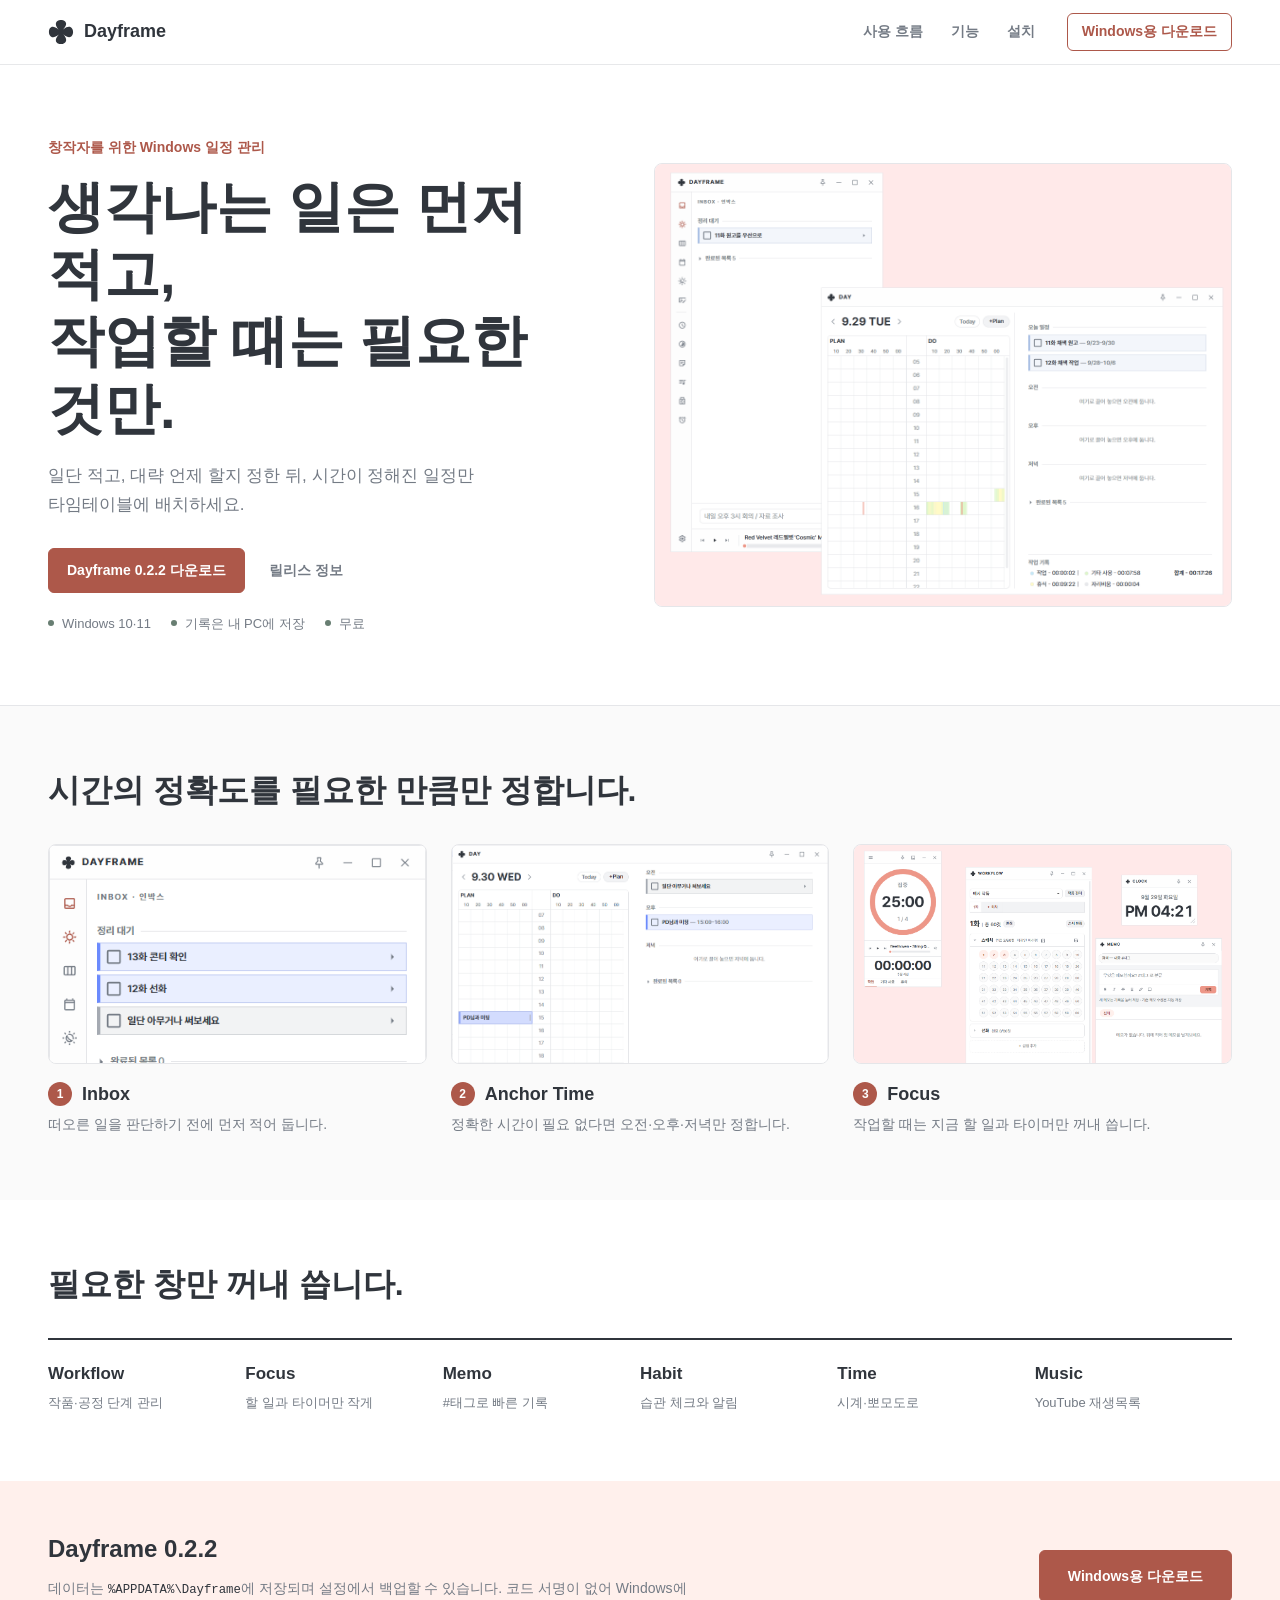
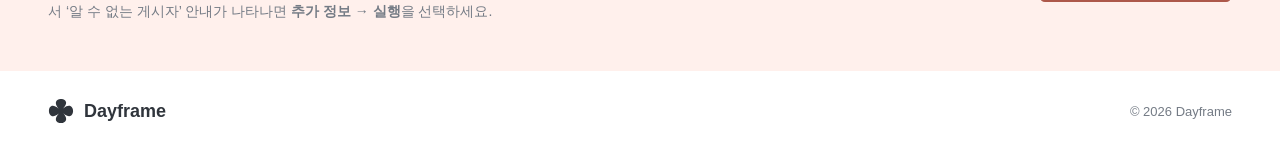
==== dayframe/index.html @ 9417968e "Replace site with Dayframe landing page at /dayframe" ====
<!doctype html>
<html lang="ko">
<head>
  <meta charset="utf-8">
  <meta name="viewport" content="width=device-width, initial-scale=1">
  <meta name="description" content="생각나는 일은 먼저 적고, 작업할 때는 필요한 것만. 창작자를 위한 Windows 일정 관리 앱 Dayframe.">
  <meta name="theme-color" content="#ffffff">
  <title>Dayframe - 창작자를 위한 일정 관리</title>
  <link rel="icon" href="assets/dayframe-icon.svg" type="image/svg+xml">
  <link rel="icon" href="assets/favicon.ico" sizes="any">
  <link rel="stylesheet" href="css/site.css">
</head>
<body>
  <a class="skip-link" href="#main">본문으로 건너뛰기</a>

  <header class="site-header">
    <div class="header-inner">
      <a class="brand" href="#top" aria-label="Dayframe 첫 화면으로 이동">
        <img class="brand-mark" src="assets/dayframe-icon.svg" alt="" width="24" height="24">
        <span>Dayframe</span>
      </a>

      <nav class="site-nav" aria-label="주요 메뉴">
        <a href="#flow">사용 흐름</a>
        <a href="#features">기능</a>
        <a href="#install">설치</a>
      </nav>

      <a class="button button-small" href="https://github.com/9ae9oo/Dayframe-Releases/releases/download/v0.2.2/Dayframe-Setup-0.2.2.exe">
        Windows용 다운로드
      </a>
    </div>
  </header>

  <main id="main">
    <section class="hero" id="top" aria-labelledby="hero-title">
      <div class="hero-copy">
        <p class="product-kicker">창작자를 위한 Windows 일정 관리</p>
        <h1 id="hero-title">생각나는 일은 먼저 적고,<br>작업할 때는 필요한 것만.</h1>
        <p class="hero-description">
          일단 적고, 대략 언제 할지 정한 뒤, 시간이 정해진 일정만 타임테이블에 배치하세요.
        </p>
        <div class="hero-actions">
          <a class="button button-primary" href="https://github.com/9ae9oo/Dayframe-Releases/releases/download/v0.2.2/Dayframe-Setup-0.2.2.exe">
            Dayframe 0.2.2 다운로드
          </a>
          <a class="text-link" href="https://github.com/9ae9oo/Dayframe-Releases/releases/tag/v0.2.2">릴리스 정보</a>
        </div>
        <ul class="hero-facts" aria-label="지원 환경과 데이터 저장 방식">
          <li>Windows 10·11</li>
          <li>기록은 내 PC에 저장</li>
          <li>무료</li>
        </ul>
      </div>

      <figure class="hero-visual">
        <img src="assets/images/hero-main.png" alt="Dayframe의 인박스 창과 일간 타임테이블 창" width="1216" height="934">
      </figure>
    </section>

    <section class="flow section" id="flow" aria-labelledby="flow-title">
      <h2 id="flow-title" class="section-title">시간의 정확도를 필요한 만큼만 정합니다.</h2>
      <ol class="flow-list">
        <li>
          <img src="assets/images/inbox-brain-dump.png" alt="시간이 정해지지 않은 할 일이 담긴 인박스" loading="lazy">
          <h3><span>1</span> Inbox</h3>
          <p>떠오른 일을 판단하기 전에 먼저 적어 둡니다.</p>
        </li>
        <li>
          <img src="assets/images/anchor-time.png" alt="오전·오후·저녁으로 할 일을 나눈 일간 화면" loading="lazy">
          <h3><span>2</span> Anchor Time</h3>
          <p>정확한 시간이 필요 없다면 오전·오후·저녁만 정합니다.</p>
        </li>
        <li>
          <img src="assets/images/focus-mode.png" alt="타이머, 작업, 시계, 메모 창" loading="lazy">
          <h3><span>3</span> Focus</h3>
          <p>작업할 때는 지금 할 일과 타이머만 꺼내 씁니다.</p>
        </li>
      </ol>
    </section>

    <section class="features section" id="features" aria-labelledby="features-title">
      <h2 id="features-title" class="section-title">필요한 창만 꺼내 씁니다.</h2>
      <ul class="feature-grid">
        <li><h3>Workflow</h3><p>작품·공정 단계 관리</p></li>
        <li><h3>Focus</h3><p>할 일과 타이머만 작게</p></li>
        <li><h3>Memo</h3><p>#태그로 빠른 기록</p></li>
        <li><h3>Habit</h3><p>습관 체크와 알림</p></li>
        <li><h3>Time</h3><p>시계·뽀모도로</p></li>
        <li><h3>Music</h3><p>YouTube 재생목록</p></li>
      </ul>
    </section>

    <section class="install section" id="install" aria-labelledby="install-title">
      <div class="install-copy">
        <h2 id="install-title">Dayframe 0.2.2</h2>
        <p>데이터는 <code>%APPDATA%\Dayframe</code>에 저장되며 설정에서 백업할 수 있습니다.
          코드 서명이 없어 Windows에서 ‘알 수 없는 게시자’ 안내가 나타나면 <b>추가 정보 → 실행</b>을 선택하세요.</p>
      </div>
      <a class="button button-primary button-download" href="https://github.com/9ae9oo/Dayframe-Releases/releases/download/v0.2.2/Dayframe-Setup-0.2.2.exe">
        Windows용 다운로드
      </a>
    </section>
  </main>

  <footer class="site-footer">
    <a class="brand" href="#top"><img class="brand-mark" src="assets/dayframe-icon.svg" alt="" width="24" height="24"><span>Dayframe</span></a>
    <p>© <span id="current-year">2026</span> Dayframe</p>
  </footer>

  <script src="js/site.js"></script>
</body>
</html>
---- dayframe/css/site.css ----
:root {
  --canvas: #ffffff;
  --surface: #fafafa;
  --surface-strong: #f2f3f5;
  --line: #e5e6e9;
  --ink: #30353c;
  --muted: #747b85;
  --dim: #9198a1;
  --accent: #ad584a;
  --accent-soft: #fff0ec;
  --accent-light: #ed9788;
  --success: #687e72;
  --max-width: 1184px;
  --content-width: 760px;
  --radius: 8px;
  --font: "Pretendard", "Noto Sans KR", "Malgun Gothic", -apple-system, BlinkMacSystemFont, sans-serif;
}

* { box-sizing: border-box; }
html { scroll-behavior: smooth; }
body {
  margin: 0;
  color: var(--ink);
  background: var(--canvas);
  font-family: var(--font);
  font-size: 16px;
  line-height: 1.65;
  letter-spacing: 0;
}
a { color: inherit; }
button, a { -webkit-tap-highlight-color: transparent; }
code { font-family: Consolas, "Courier New", monospace; font-size: .88em; }

.skip-link {
  position: fixed;
  z-index: 100;
  top: 8px;
  left: 8px;
  padding: 8px 12px;
  color: #fff;
  background: var(--accent);
  transform: translateY(-160%);
}
.skip-link:focus { transform: translateY(0); }

.site-header {
  position: sticky;
  z-index: 20;
  top: 0;
  border-bottom: 1px solid rgba(229, 230, 233, .92);
  background: rgba(255, 255, 255, .94);
  backdrop-filter: blur(12px);
}
.header-inner {
  width: min(calc(100% - 48px), var(--max-width));
  min-height: 64px;
  margin: 0 auto;
  display: flex;
  align-items: center;
  gap: 32px;
}
.brand {
  display: inline-flex;
  align-items: center;
  gap: 10px;
  color: var(--ink);
  font-size: 18px;
  font-weight: 700;
  text-decoration: none;
}
.brand-mark { width: 26px; height: 26px; display: block; }
.site-nav { margin-left: auto; display: flex; gap: 28px; }
.site-nav a, .text-link {
  color: var(--muted);
  font-size: 14px;
  font-weight: 600;
  text-decoration-color: transparent;
  text-underline-offset: 4px;
}
.site-nav a:hover, .text-link:hover { color: var(--ink); text-decoration-color: currentColor; }

.button {
  min-height: 44px;
  padding: 10px 18px;
  display: inline-flex;
  align-items: center;
  justify-content: center;
  border: 1px solid var(--accent);
  border-radius: 6px;
  color: var(--accent);
  background: #fff;
  font-size: 14px;
  font-weight: 700;
  text-decoration: none;
  transition: background-color 140ms ease, color 140ms ease, border-color 140ms ease;
}
.button:hover { background: var(--accent-soft); }
.button-primary { color: #fff; background: var(--accent); }
.button-primary:hover { border-color: #954438; background: #954438; }
.button-small { min-height: 36px; padding: 6px 14px; }
.button:focus-visible, .site-nav a:focus-visible, .text-link:focus-visible, .brand:focus-visible {
  outline: 3px solid rgba(173, 88, 74, .28);
  outline-offset: 3px;
}

.hero {
  width: min(calc(100% - 48px), var(--max-width));
  min-height: min(640px, calc(100vh - 64px));
  margin: 0 auto;
  padding: 48px 0;
  display: grid;
  grid-template-columns: minmax(0, 1fr) minmax(0, 1.05fr);
  align-items: center;
  gap: 56px;
}
.product-kicker { margin: 0 0 14px; color: var(--accent); font-size: 14px; font-weight: 700; }
.hero h1 { margin: 0; font-size: clamp(34px, 4.4vw, 56px); line-height: 1.2; font-weight: 700; word-break: keep-all; }
.hero-description { max-width: 460px; margin: 20px 0 0; color: var(--muted); font-size: 17px; line-height: 1.7; word-break: keep-all; }
.hero-actions { margin-top: 28px; display: flex; align-items: center; gap: 24px; }
.hero-facts { margin: 20px 0 0; padding: 0; display: flex; flex-wrap: wrap; gap: 6px 20px; color: var(--muted); font-size: 13px; list-style: none; }
.hero-facts li { display: inline-flex; align-items: center; gap: 8px; }
.hero-facts li::before { width: 6px; height: 6px; border-radius: 50%; background: var(--success); content: ""; }
.hero-visual { margin: 0; overflow: hidden; border: 1px solid var(--line); border-radius: var(--radius); }
.hero-visual img { display: block; width: 100%; height: auto; max-height: calc(100vh - 160px); object-fit: cover; object-position: top left; }

.section { padding: 64px max(24px, calc((100% - var(--max-width)) / 2)); }
.section-title { margin: 0 0 32px; font-size: clamp(24px, 2.8vw, 32px); line-height: 1.3; word-break: keep-all; }

.flow { border-top: 1px solid var(--line); background: var(--surface); }
.flow-list { margin: 0; padding: 0; display: grid; grid-template-columns: repeat(3, 1fr); gap: 24px; list-style: none; }
.flow-list img { display: block; width: 100%; height: 220px; margin-bottom: 16px; object-fit: cover; object-position: top left; border: 1px solid var(--line); border-radius: var(--radius); background: #fff; }
.flow-list h3 { margin: 0 0 4px; display: flex; align-items: center; gap: 10px; font-size: 18px; }
.flow-list h3 span { width: 24px; height: 24px; display: inline-grid; place-items: center; border-radius: 50%; color: #fff; background: var(--accent); font-size: 12px; }
.flow-list p { margin: 0; color: var(--muted); font-size: 14px; word-break: keep-all; }

.feature-grid { margin: 0; padding: 0; display: grid; grid-template-columns: repeat(6, 1fr); border-top: 2px solid var(--ink); list-style: none; }
.feature-grid li { padding: 20px 16px 4px 0; }
.feature-grid h3 { margin: 0 0 4px; font-size: 17px; }
.feature-grid p { margin: 0; color: var(--muted); font-size: 13px; }

.install { padding-top: 48px; padding-bottom: 48px; display: flex; align-items: center; justify-content: space-between; gap: 48px; background: var(--accent-soft); }
.install h2 { margin: 0 0 8px; font-size: 24px; }
.install-copy p { max-width: 640px; margin: 0; color: var(--muted); font-size: 14px; }
.install-copy code { color: var(--ink); }
.button-download { min-height: 52px; padding: 10px 28px; flex: none; }

.site-footer { width: min(calc(100% - 48px), var(--max-width)); min-height: 80px; margin: 0 auto; display: flex; align-items: center; justify-content: space-between; color: var(--muted); font-size: 13px; }
.site-footer p { margin: 0; }

@media (max-width: 900px) {
  .site-nav { display: none; }
  .header-inner { gap: 16px; }
  .header-inner .button { margin-left: auto; }
  .hero { min-height: 0; grid-template-columns: 1fr; gap: 32px; }
  .hero-visual img { max-height: 420px; }
  .flow-list { grid-template-columns: 1fr; }
  .flow-list li { display: grid; grid-template-columns: 200px 1fr; column-gap: 20px; align-items: center; }
  .flow-list img { grid-row: 1 / 3; height: 130px; margin: 0; }
  .feature-grid { grid-template-columns: repeat(3, 1fr); }
  .install { flex-direction: column; align-items: flex-start; gap: 24px; }
}

@media (max-width: 560px) {
  .header-inner, .hero, .site-footer { width: min(calc(100% - 32px), var(--max-width)); }
  .header-inner { min-height: 56px; }
  .brand { font-size: 16px; }
  .header-inner .button { min-height: 34px; padding: 5px 10px; font-size: 12px; }
  .hero { padding: 32px 0; }
  .hero-actions { align-items: stretch; flex-direction: column; gap: 14px; }
  .hero-actions .text-link { text-align: center; }
  .section { padding: 48px 20px; }
  .flow-list li { grid-template-columns: 1fr; }
  .flow-list img { grid-row: auto; height: 180px; margin-bottom: 14px; }
  .feature-grid { grid-template-columns: repeat(2, 1fr); }
  .button-download { width: 100%; }
}

@media (prefers-reduced-motion: reduce) {
  html { scroll-behavior: auto; }
  *, *::before, *::after { transition-duration: .01ms !important; }
}
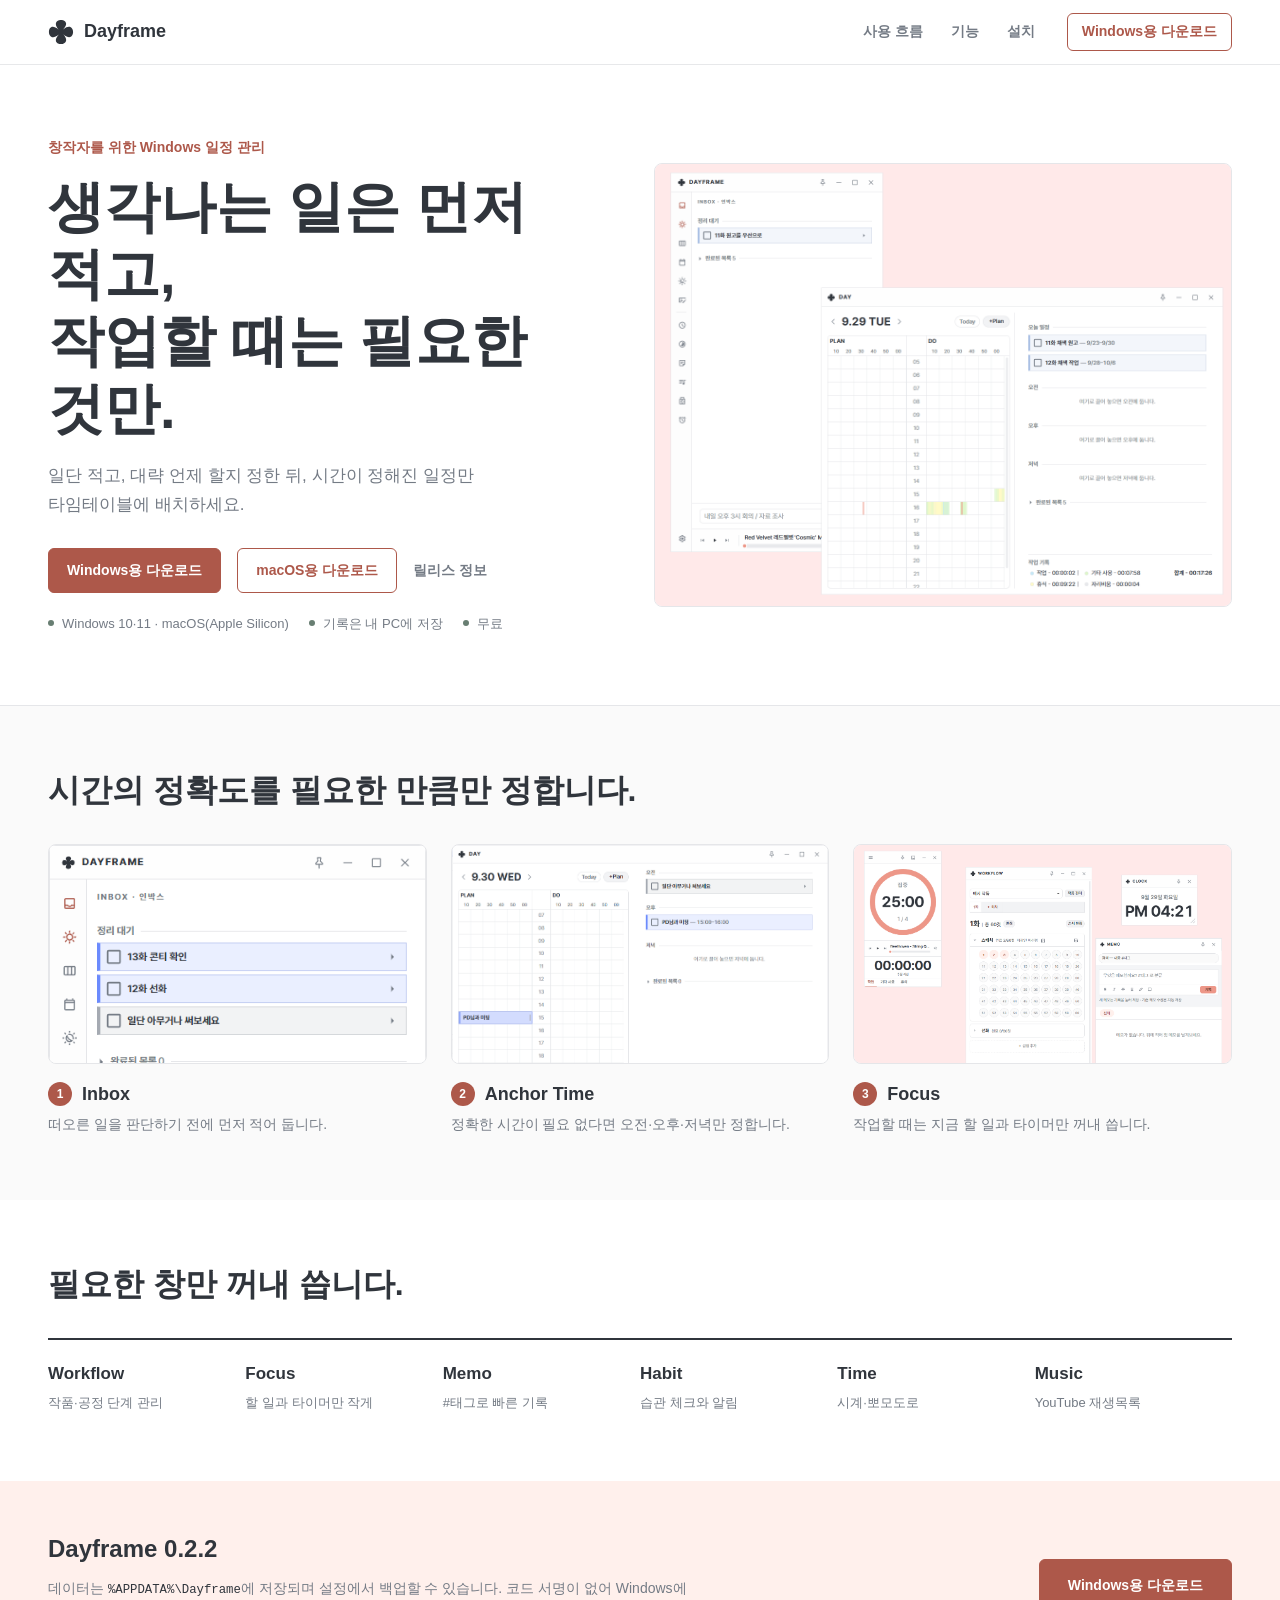
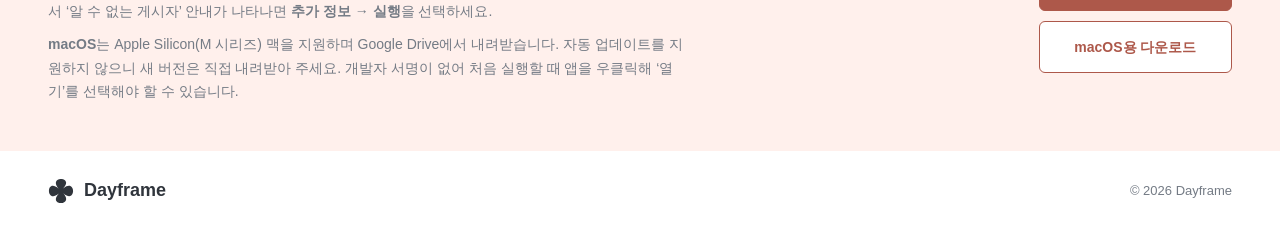
==== commit f988e68b: "Add macOS download link" ====
--- a/dayframe/index.html
+++ b/dayframe/index.html
@@ -42,12 +42,15 @@
         </p>
         <div class="hero-actions">
           <a class="button button-primary" href="https://github.com/9ae9oo/Dayframe-Releases/releases/download/v0.2.2/Dayframe-Setup-0.2.2.exe">
-            Dayframe 0.2.2 다운로드
+            Windows용 다운로드
+          </a>
+          <a class="button" href="https://drive.google.com/file/d/1zVLtYfIKjdZEuVPx9_4q-Y_HPyK6Itxe/view?usp=drive_link" target="_blank" rel="noopener">
+            macOS용 다운로드
           </a>
           <a class="text-link" href="https://github.com/9ae9oo/Dayframe-Releases/releases/tag/v0.2.2">릴리스 정보</a>
         </div>
         <ul class="hero-facts" aria-label="지원 환경과 데이터 저장 방식">
-          <li>Windows 10·11</li>
+          <li>Windows 10·11 · macOS(Apple Silicon)</li>
           <li>기록은 내 PC에 저장</li>
           <li>무료</li>
         </ul>
@@ -96,10 +99,16 @@
         <h2 id="install-title">Dayframe 0.2.2</h2>
         <p>데이터는 <code>%APPDATA%\Dayframe</code>에 저장되며 설정에서 백업할 수 있습니다.
           코드 서명이 없어 Windows에서 ‘알 수 없는 게시자’ 안내가 나타나면 <b>추가 정보 → 실행</b>을 선택하세요.</p>
+        <p class="install-note"><b>macOS</b>는 Apple Silicon(M 시리즈) 맥을 지원하며 Google Drive에서 내려받습니다. 자동 업데이트를 지원하지 않으니 새 버전은 직접 내려받아 주세요. 개발자 서명이 없어 처음 실행할 때 앱을 우클릭해 ‘열기’를 선택해야 할 수 있습니다.</p>
       </div>
-      <a class="button button-primary button-download" href="https://github.com/9ae9oo/Dayframe-Releases/releases/download/v0.2.2/Dayframe-Setup-0.2.2.exe">
-        Windows용 다운로드
-      </a>
+      <div class="install-buttons">
+        <a class="button button-primary button-download" href="https://github.com/9ae9oo/Dayframe-Releases/releases/download/v0.2.2/Dayframe-Setup-0.2.2.exe">
+          Windows용 다운로드
+        </a>
+        <a class="button button-download" href="https://drive.google.com/file/d/1zVLtYfIKjdZEuVPx9_4q-Y_HPyK6Itxe/view?usp=drive_link" target="_blank" rel="noopener">
+          macOS용 다운로드
+        </a>
+      </div>
     </section>
   </main>
 
--- a/dayframe/css/site.css
+++ b/dayframe/css/site.css
@@ -116,7 +116,7 @@
 .product-kicker { margin: 0 0 14px; color: var(--accent); font-size: 14px; font-weight: 700; }
 .hero h1 { margin: 0; font-size: clamp(34px, 4.4vw, 56px); line-height: 1.2; font-weight: 700; word-break: keep-all; }
 .hero-description { max-width: 460px; margin: 20px 0 0; color: var(--muted); font-size: 17px; line-height: 1.7; word-break: keep-all; }
-.hero-actions { margin-top: 28px; display: flex; align-items: center; gap: 24px; }
+.hero-actions { margin-top: 28px; display: flex; flex-wrap: wrap; align-items: center; gap: 12px 16px; }
 .hero-facts { margin: 20px 0 0; padding: 0; display: flex; flex-wrap: wrap; gap: 6px 20px; color: var(--muted); font-size: 13px; list-style: none; }
 .hero-facts li { display: inline-flex; align-items: center; gap: 8px; }
 .hero-facts li::before { width: 6px; height: 6px; border-radius: 50%; background: var(--success); content: ""; }
@@ -142,6 +142,8 @@
 .install h2 { margin: 0 0 8px; font-size: 24px; }
 .install-copy p { max-width: 640px; margin: 0; color: var(--muted); font-size: 14px; }
 .install-copy code { color: var(--ink); }
+.install-note { margin-top: 10px !important; }
+.install-buttons { display: flex; flex-direction: column; gap: 10px; flex: none; }
 .button-download { min-height: 52px; padding: 10px 28px; flex: none; }
 
 .site-footer { width: min(calc(100% - 48px), var(--max-width)); min-height: 80px; margin: 0 auto; display: flex; align-items: center; justify-content: space-between; color: var(--muted); font-size: 13px; }
@@ -172,7 +174,7 @@
   .flow-list li { grid-template-columns: 1fr; }
   .flow-list img { grid-row: auto; height: 180px; margin-bottom: 14px; }
   .feature-grid { grid-template-columns: repeat(2, 1fr); }
-  .button-download { width: 100%; }
+  .button-download, .install-buttons { width: 100%; }
 }
 
 @media (prefers-reduced-motion: reduce) {
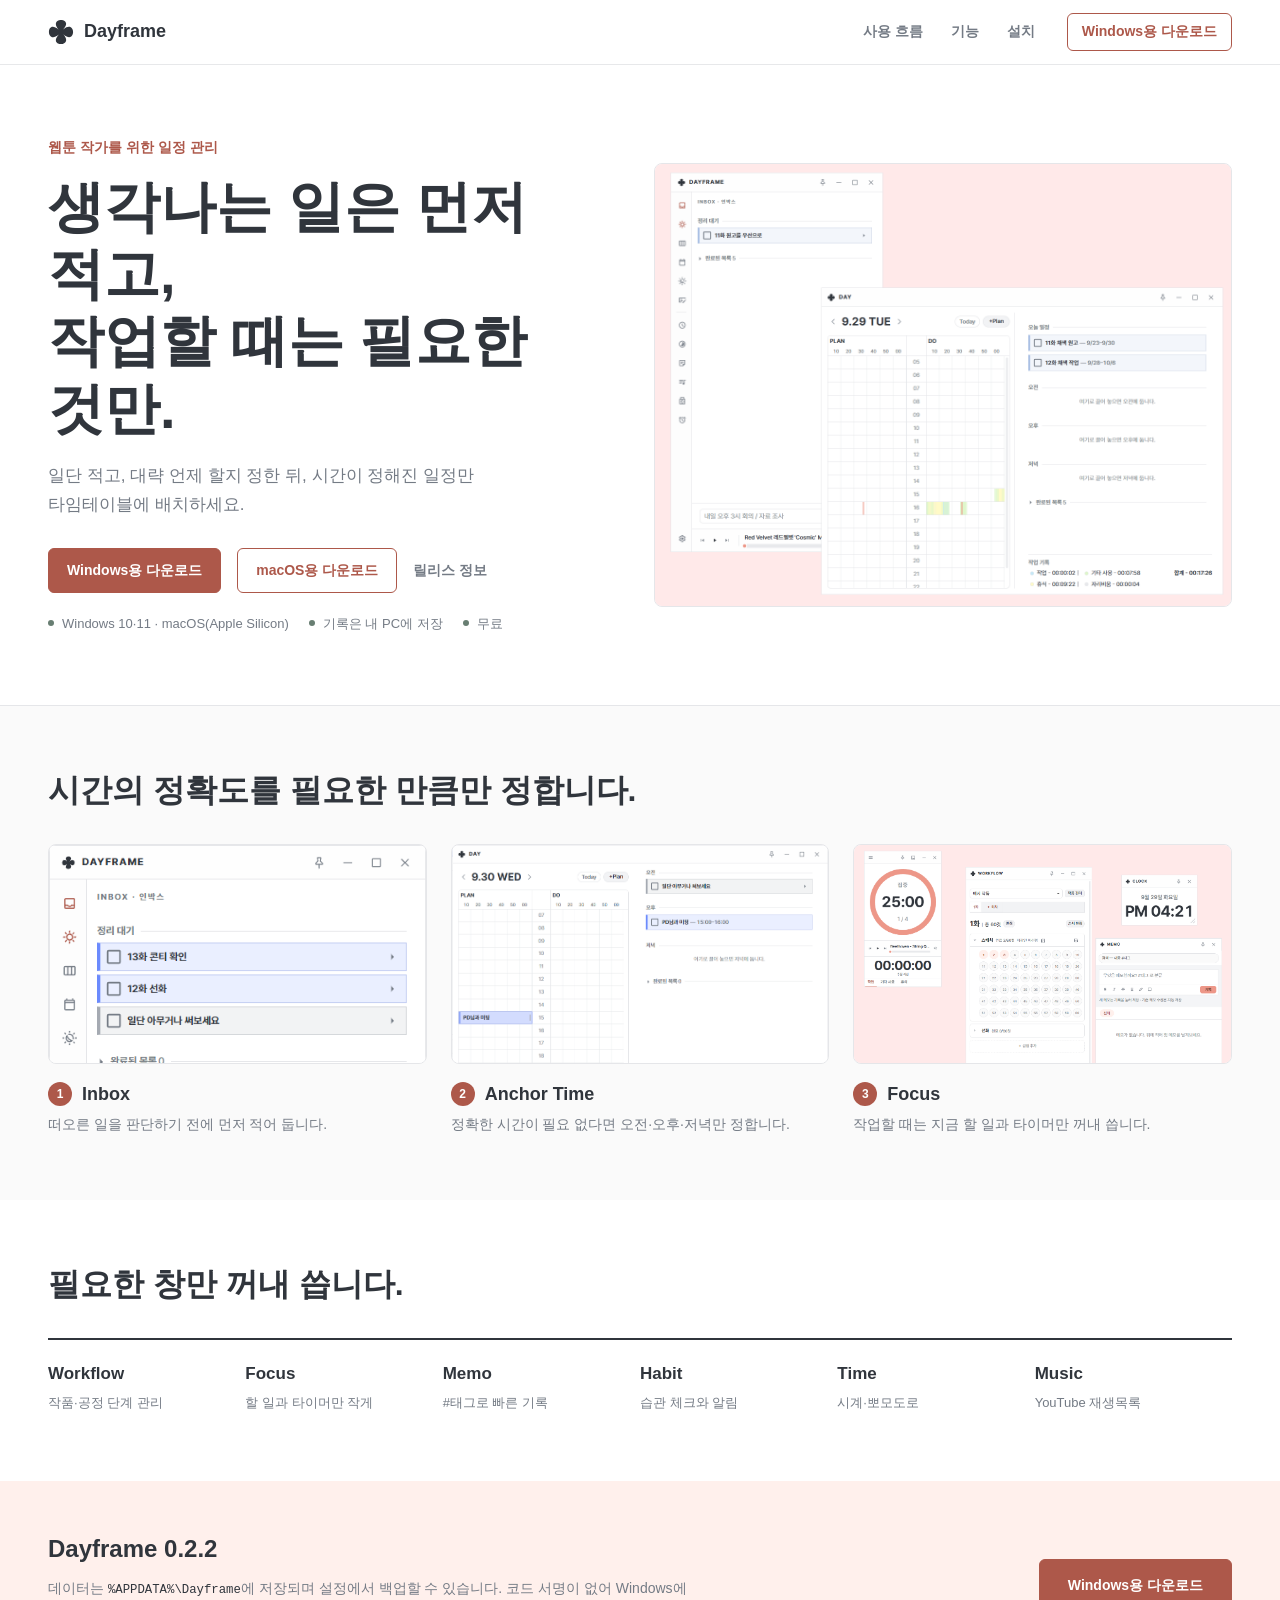
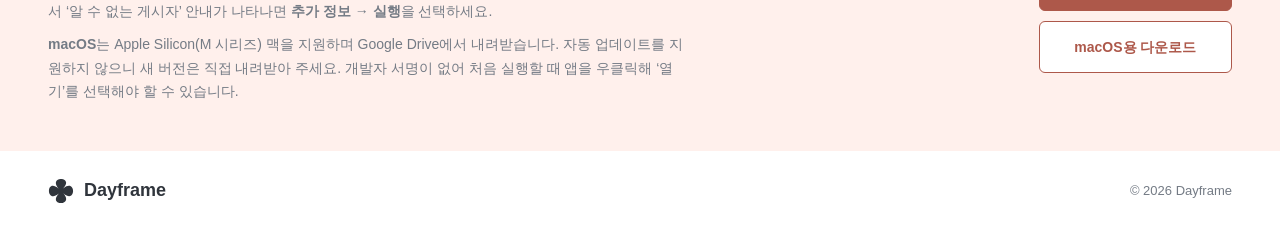
==== commit d2d6f6dd: "Change target audience to webtoon artists" ====
--- a/dayframe/index.html
+++ b/dayframe/index.html
@@ -3,9 +3,9 @@
 <head>
   <meta charset="utf-8">
   <meta name="viewport" content="width=device-width, initial-scale=1">
-  <meta name="description" content="생각나는 일은 먼저 적고, 작업할 때는 필요한 것만. 창작자를 위한 Windows 일정 관리 앱 Dayframe.">
+  <meta name="description" content="생각나는 일은 먼저 적고, 작업할 때는 필요한 것만. 웹툰 작가를 위한 일정 관리 앱 Dayframe.">
   <meta name="theme-color" content="#ffffff">
-  <title>Dayframe - 창작자를 위한 일정 관리</title>
+  <title>Dayframe - 웹툰 작가를 위한 일정 관리</title>
   <link rel="icon" href="assets/dayframe-icon.svg" type="image/svg+xml">
   <link rel="icon" href="assets/favicon.ico" sizes="any">
   <link rel="stylesheet" href="css/site.css">
@@ -35,7 +35,7 @@
   <main id="main">
     <section class="hero" id="top" aria-labelledby="hero-title">
       <div class="hero-copy">
-        <p class="product-kicker">창작자를 위한 Windows 일정 관리</p>
+        <p class="product-kicker">웹툰 작가를 위한 일정 관리</p>
         <h1 id="hero-title">생각나는 일은 먼저 적고,<br>작업할 때는 필요한 것만.</h1>
         <p class="hero-description">
           일단 적고, 대략 언제 할지 정한 뒤, 시간이 정해진 일정만 타임테이블에 배치하세요.
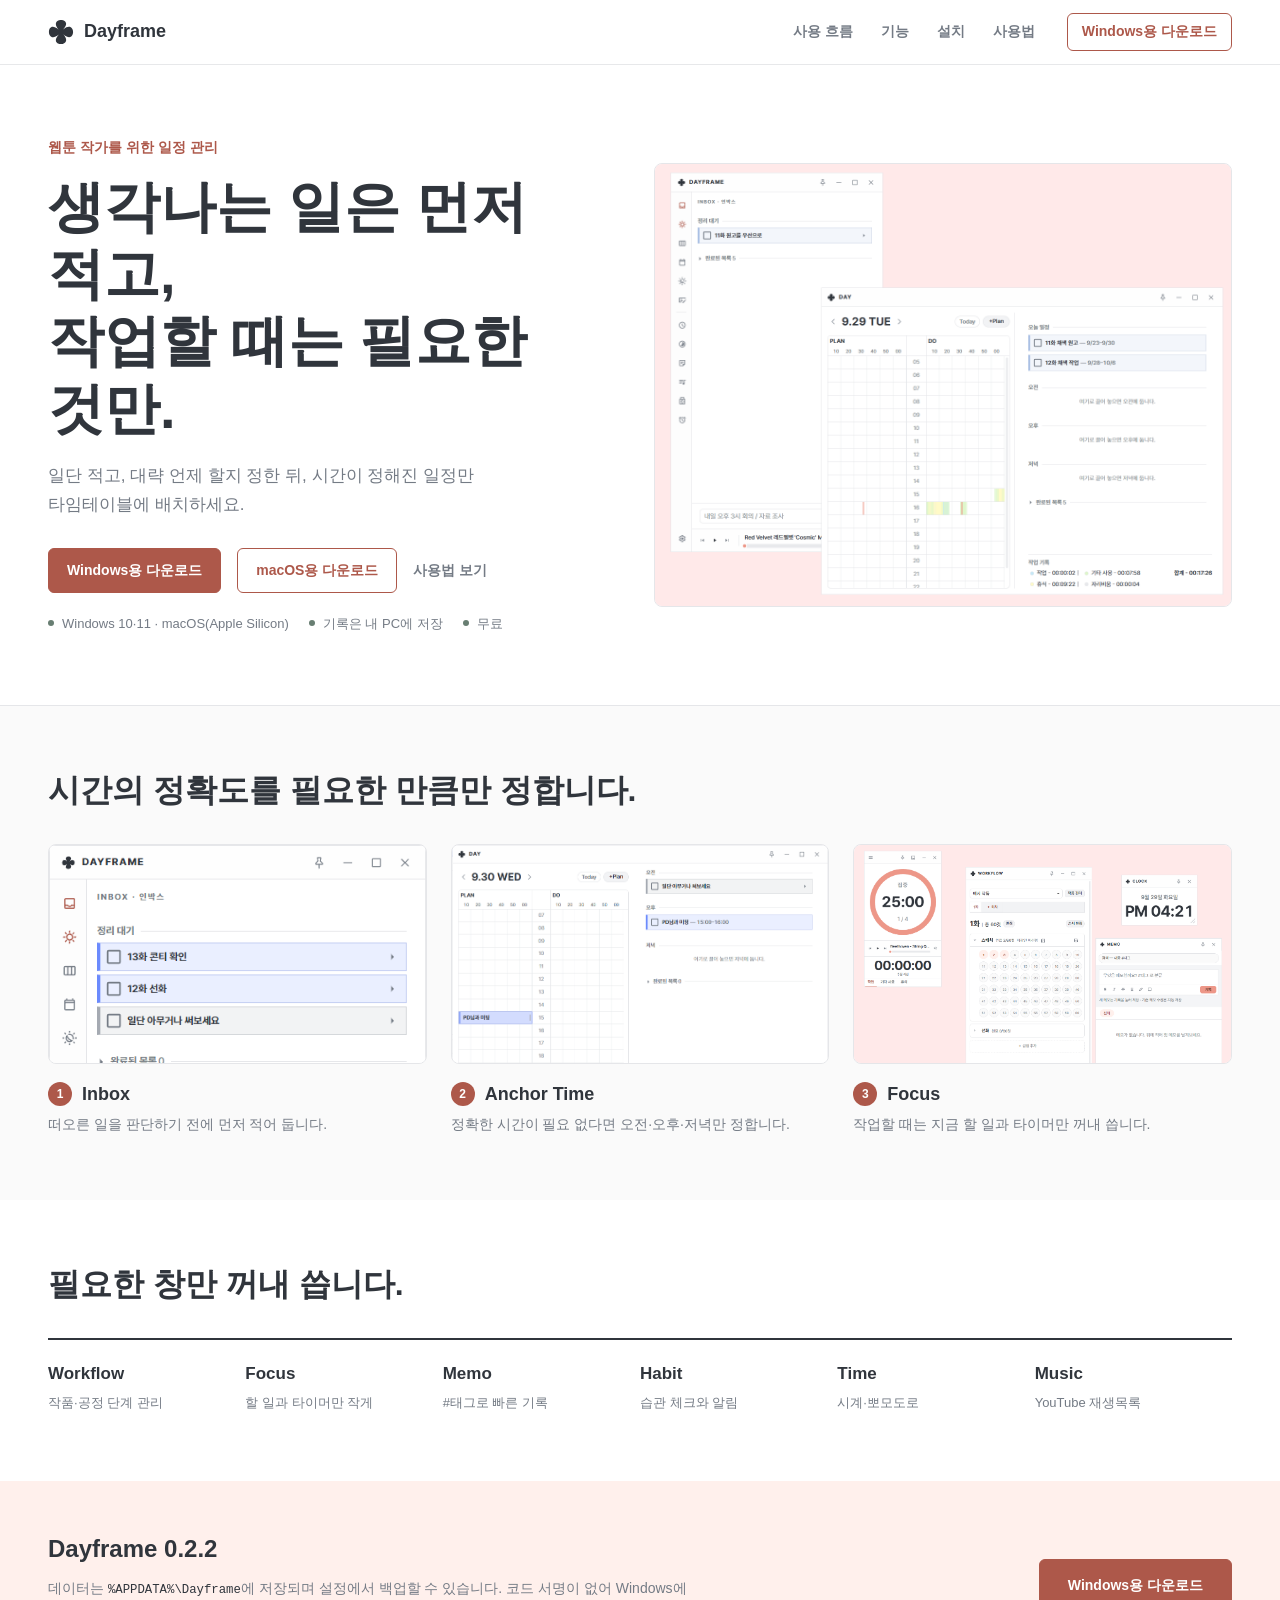
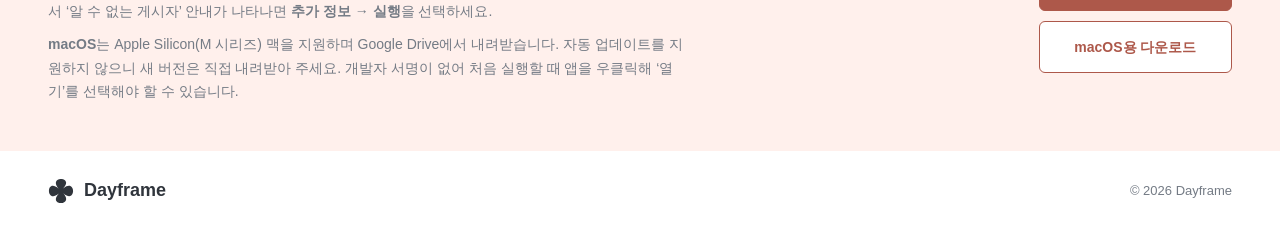
==== commit 7367b59d: "Add usage guide page with fresh app captures" ====
--- a/dayframe/index.html
+++ b/dayframe/index.html
@@ -24,6 +24,7 @@
         <a href="#flow">사용 흐름</a>
         <a href="#features">기능</a>
         <a href="#install">설치</a>
+        <a href="guide/">사용법</a>
       </nav>
 
       <a class="button button-small" href="https://github.com/9ae9oo/Dayframe-Releases/releases/download/v0.2.2/Dayframe-Setup-0.2.2.exe">
@@ -47,7 +48,7 @@
           <a class="button" href="https://drive.google.com/file/d/1zVLtYfIKjdZEuVPx9_4q-Y_HPyK6Itxe/view?usp=drive_link" target="_blank" rel="noopener">
             macOS용 다운로드
           </a>
-          <a class="text-link" href="https://github.com/9ae9oo/Dayframe-Releases/releases/tag/v0.2.2">릴리스 정보</a>
+          <a class="text-link" href="guide/">사용법 보기</a>
         </div>
         <ul class="hero-facts" aria-label="지원 환경과 데이터 저장 방식">
           <li>Windows 10·11 · macOS(Apple Silicon)</li>
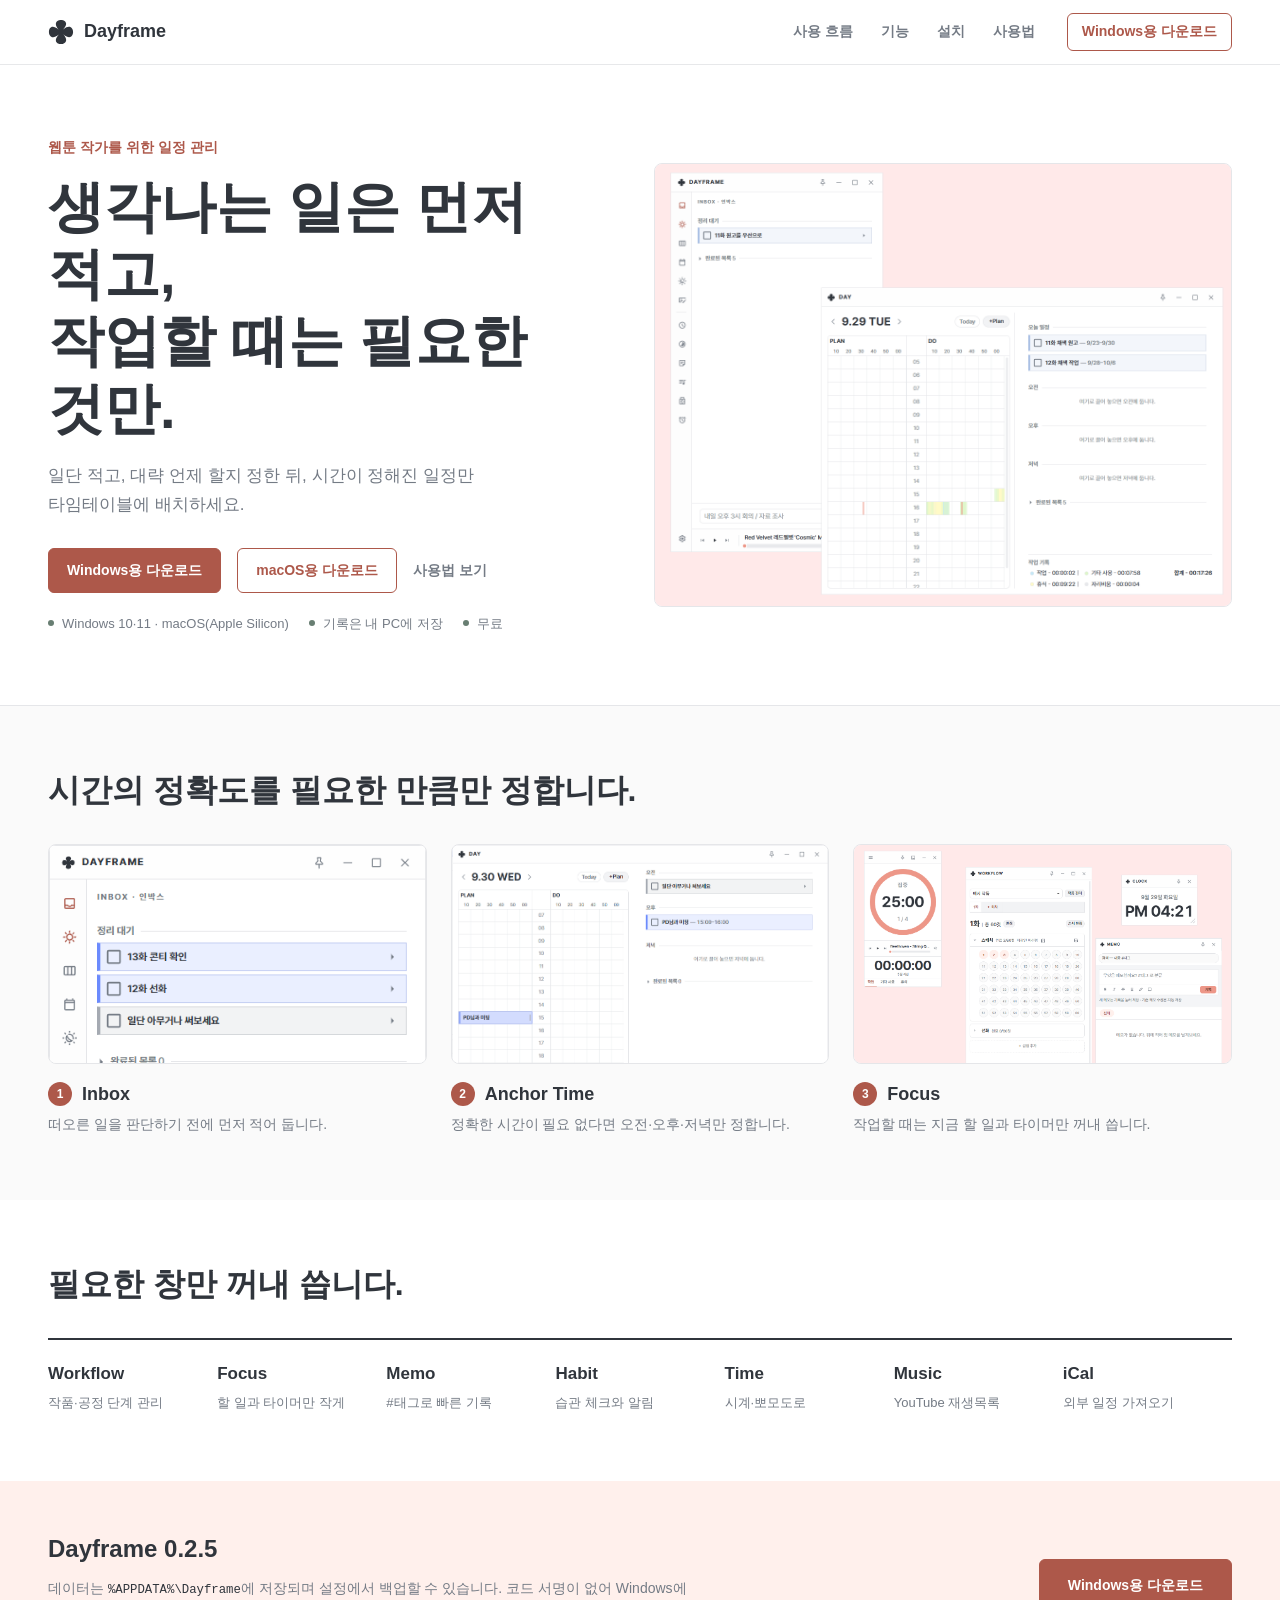
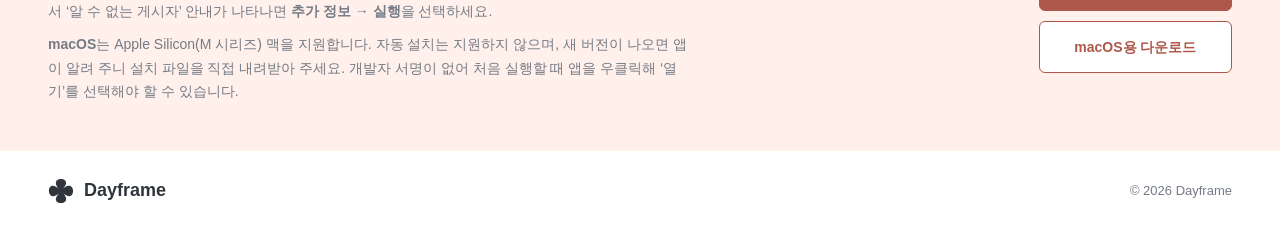
==== commit 79b30867: "Update to 0.2.5: release links, iCal import guide" ====
--- a/dayframe/index.html
+++ b/dayframe/index.html
@@ -27,7 +27,7 @@
         <a href="guide/">사용법</a>
       </nav>
 
-      <a class="button button-small" href="https://github.com/9ae9oo/Dayframe-Releases/releases/download/v0.2.2/Dayframe-Setup-0.2.2.exe">
+      <a class="button button-small" href="https://github.com/9ae9oo/Dayframe-Releases/releases/download/v0.2.5/Dayframe-Setup-0.2.5.exe">
         Windows용 다운로드
       </a>
     </div>
@@ -42,10 +42,10 @@
           일단 적고, 대략 언제 할지 정한 뒤, 시간이 정해진 일정만 타임테이블에 배치하세요.
         </p>
         <div class="hero-actions">
-          <a class="button button-primary" href="https://github.com/9ae9oo/Dayframe-Releases/releases/download/v0.2.2/Dayframe-Setup-0.2.2.exe">
+          <a class="button button-primary" href="https://github.com/9ae9oo/Dayframe-Releases/releases/download/v0.2.5/Dayframe-Setup-0.2.5.exe">
             Windows용 다운로드
           </a>
-          <a class="button" href="https://drive.google.com/file/d/1zVLtYfIKjdZEuVPx9_4q-Y_HPyK6Itxe/view?usp=drive_link" target="_blank" rel="noopener">
+          <a class="button" href="https://github.com/9ae9oo/Dayframe-Releases/releases/download/v0.2.5/Dayframe-mac-arm64-0.2.5.dmg">
             macOS용 다운로드
           </a>
           <a class="text-link" href="guide/">사용법 보기</a>
@@ -92,21 +92,22 @@
         <li><h3>Habit</h3><p>습관 체크와 알림</p></li>
         <li><h3>Time</h3><p>시계·뽀모도로</p></li>
         <li><h3>Music</h3><p>YouTube 재생목록</p></li>
+        <li><h3>iCal</h3><p>외부 일정 가져오기</p></li>
       </ul>
     </section>
 
     <section class="install section" id="install" aria-labelledby="install-title">
       <div class="install-copy">
-        <h2 id="install-title">Dayframe 0.2.2</h2>
+        <h2 id="install-title">Dayframe 0.2.5</h2>
         <p>데이터는 <code>%APPDATA%\Dayframe</code>에 저장되며 설정에서 백업할 수 있습니다.
           코드 서명이 없어 Windows에서 ‘알 수 없는 게시자’ 안내가 나타나면 <b>추가 정보 → 실행</b>을 선택하세요.</p>
-        <p class="install-note"><b>macOS</b>는 Apple Silicon(M 시리즈) 맥을 지원하며 Google Drive에서 내려받습니다. 자동 업데이트를 지원하지 않으니 새 버전은 직접 내려받아 주세요. 개발자 서명이 없어 처음 실행할 때 앱을 우클릭해 ‘열기’를 선택해야 할 수 있습니다.</p>
+        <p class="install-note"><b>macOS</b>는 Apple Silicon(M 시리즈) 맥을 지원합니다. 자동 설치는 지원하지 않으며, 새 버전이 나오면 앱이 알려 주니 설치 파일을 직접 내려받아 주세요. 개발자 서명이 없어 처음 실행할 때 앱을 우클릭해 ‘열기’를 선택해야 할 수 있습니다.</p>
       </div>
       <div class="install-buttons">
-        <a class="button button-primary button-download" href="https://github.com/9ae9oo/Dayframe-Releases/releases/download/v0.2.2/Dayframe-Setup-0.2.2.exe">
+        <a class="button button-primary button-download" href="https://github.com/9ae9oo/Dayframe-Releases/releases/download/v0.2.5/Dayframe-Setup-0.2.5.exe">
           Windows용 다운로드
         </a>
-        <a class="button button-download" href="https://drive.google.com/file/d/1zVLtYfIKjdZEuVPx9_4q-Y_HPyK6Itxe/view?usp=drive_link" target="_blank" rel="noopener">
+        <a class="button button-download" href="https://github.com/9ae9oo/Dayframe-Releases/releases/download/v0.2.5/Dayframe-mac-arm64-0.2.5.dmg">
           macOS용 다운로드
         </a>
       </div>
--- a/dayframe/css/site.css
+++ b/dayframe/css/site.css
@@ -133,7 +133,7 @@
 .flow-list h3 span { width: 24px; height: 24px; display: inline-grid; place-items: center; border-radius: 50%; color: #fff; background: var(--accent); font-size: 12px; }
 .flow-list p { margin: 0; color: var(--muted); font-size: 14px; word-break: keep-all; }
 
-.feature-grid { margin: 0; padding: 0; display: grid; grid-template-columns: repeat(6, 1fr); border-top: 2px solid var(--ink); list-style: none; }
+.feature-grid { margin: 0; padding: 0; display: grid; grid-template-columns: repeat(7, 1fr); border-top: 2px solid var(--ink); list-style: none; }
 .feature-grid li { padding: 20px 16px 4px 0; }
 .feature-grid h3 { margin: 0 0 4px; font-size: 17px; }
 .feature-grid p { margin: 0; color: var(--muted); font-size: 13px; }
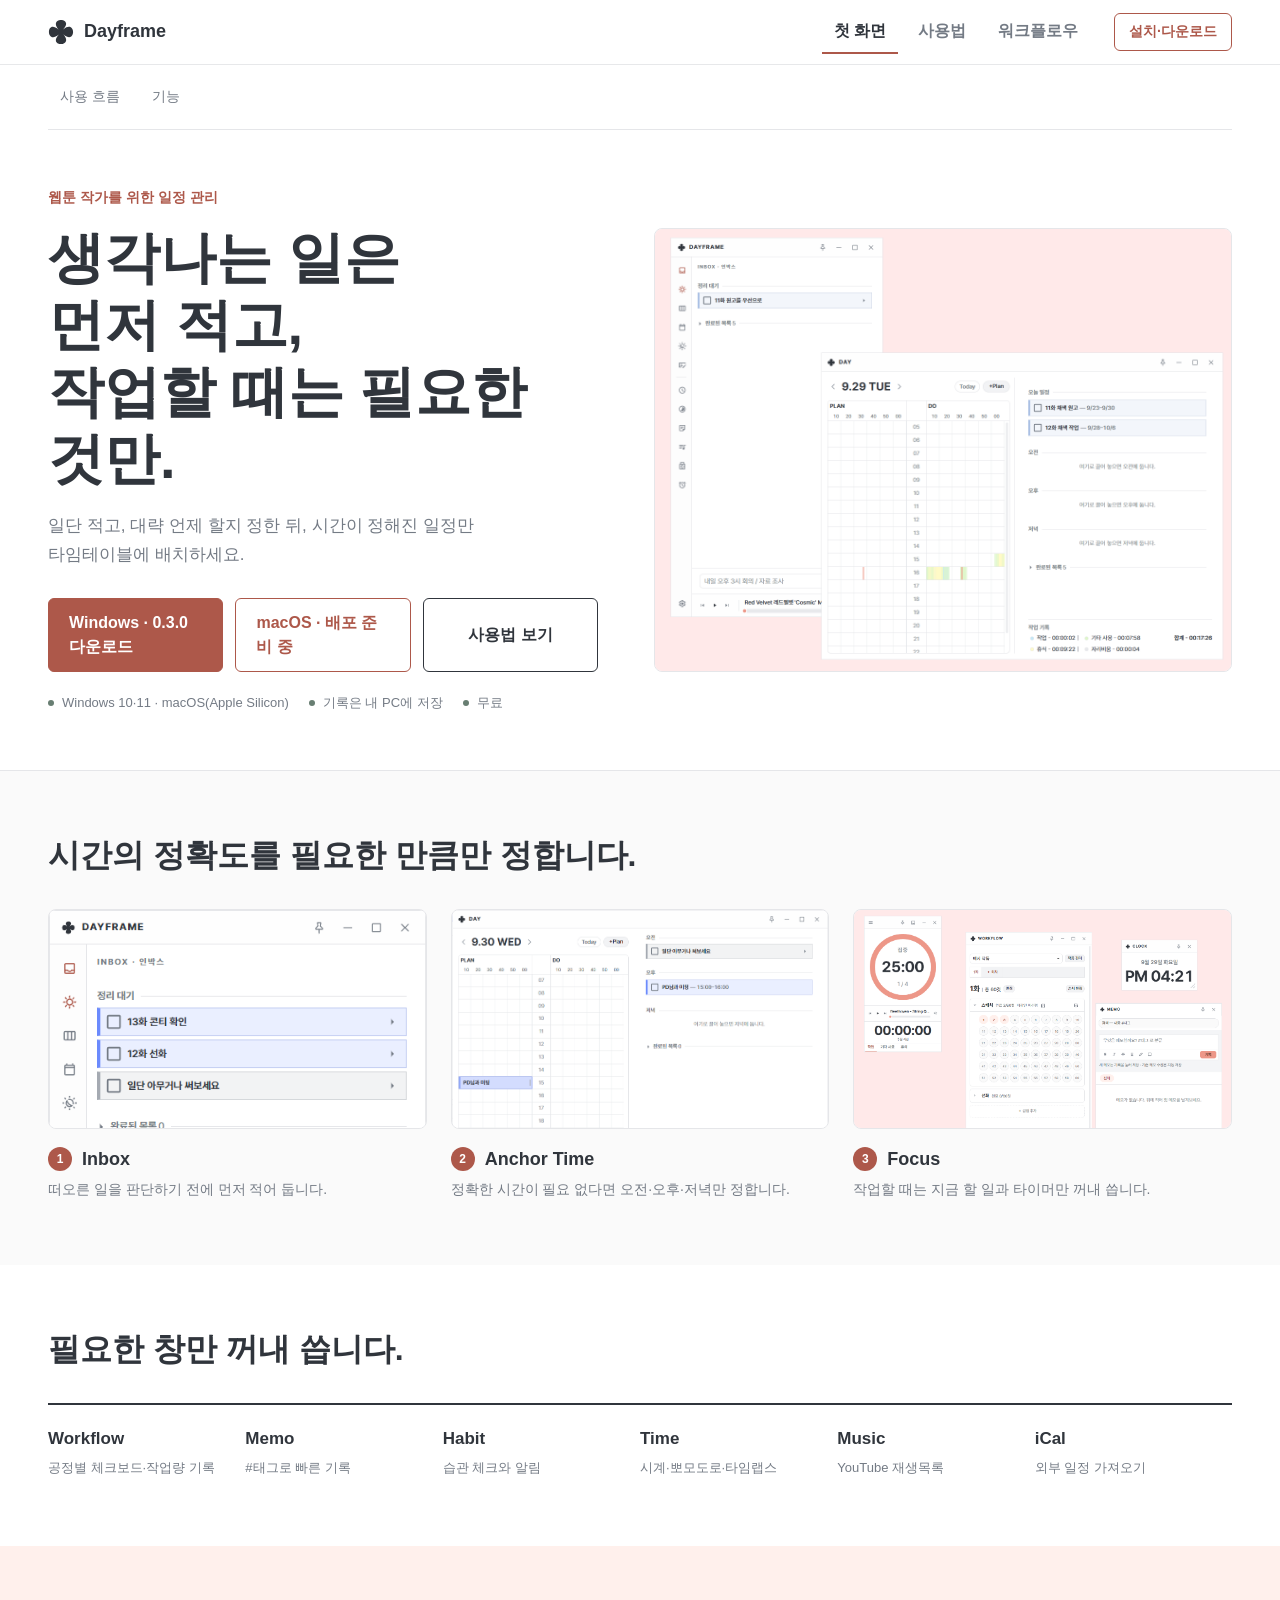
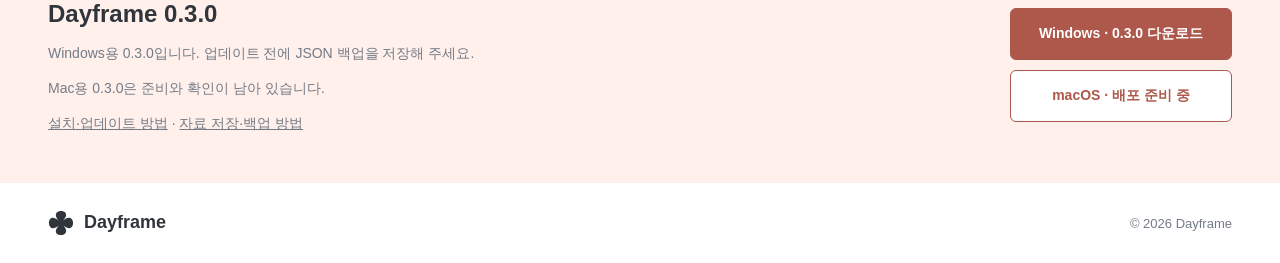
==== commit 28c34ee5: "Update Dayframe Windows 0.3.0 guide and downloads" ====
--- a/dayframe/index.html
+++ b/dayframe/index.html
@@ -8,30 +8,13 @@
   <title>Dayframe - 웹툰 작가를 위한 일정 관리</title>
   <link rel="icon" href="assets/dayframe-icon.svg" type="image/svg+xml">
   <link rel="icon" href="assets/favicon.ico" sizes="any">
-  <link rel="stylesheet" href="css/site.css">
+  <link rel="stylesheet" href="css/site.css?topics=1">
 </head>
 <body>
   <a class="skip-link" href="#main">본문으로 건너뛰기</a>
 
-  <header class="site-header">
-    <div class="header-inner">
-      <a class="brand" href="#top" aria-label="Dayframe 첫 화면으로 이동">
-        <img class="brand-mark" src="assets/dayframe-icon.svg" alt="" width="24" height="24">
-        <span>Dayframe</span>
-      </a>
-
-      <nav class="site-nav" aria-label="주요 메뉴">
-        <a href="#flow">사용 흐름</a>
-        <a href="#features">기능</a>
-        <a href="#install">설치</a>
-        <a href="guide/">사용법</a>
-      </nav>
-
-      <a class="button button-small" href="https://github.com/9ae9oo/Dayframe-Releases/releases/download/v0.2.5/Dayframe-Setup-0.2.5.exe">
-        Windows용 다운로드
-      </a>
-    </div>
-  </header>
+  <header class="site-header"><div class="header-inner"><a class="brand" href="./" aria-label="Dayframe 첫 화면"><img class="brand-mark" src="assets/dayframe-icon.svg" alt="" width="24" height="24"><span>Dayframe</span></a><nav class="site-nav" aria-label="페이지 이동"><a href="./" aria-current="page">첫 화면</a><a href="guide/">사용법</a><a href="guide/workflow/">워크플로우</a></nav><a class="button button-small" href="#install">설치·다운로드</a></div></header>
+<nav class="page-nav" aria-label="이 페이지 목차"><a href="#flow">사용 흐름</a><a href="#features">기능</a></nav>
 
   <main id="main">
     <section class="hero" id="top" aria-labelledby="hero-title">
@@ -42,13 +25,13 @@
           일단 적고, 대략 언제 할지 정한 뒤, 시간이 정해진 일정만 타임테이블에 배치하세요.
         </p>
         <div class="hero-actions">
-          <a class="button button-primary" href="https://github.com/9ae9oo/Dayframe-Releases/releases/download/v0.2.5/Dayframe-Setup-0.2.5.exe">
-            Windows용 다운로드
+          <a class="button button-primary" href="#install">
+            Windows · 0.3.0 다운로드
           </a>
-          <a class="button" href="https://github.com/9ae9oo/Dayframe-Releases/releases/download/v0.2.5/Dayframe-mac-arm64-0.2.5.dmg">
-            macOS용 다운로드
+          <a class="button" href="#install">
+            macOS · 배포 준비 중
           </a>
-          <a class="text-link" href="guide/">사용법 보기</a>
+          <a class="button button-guide" href="guide/">사용법 보기</a>
         </div>
         <ul class="hero-facts" aria-label="지원 환경과 데이터 저장 방식">
           <li>Windows 10·11 · macOS(Apple Silicon)</li>
@@ -86,29 +69,24 @@
     <section class="features section" id="features" aria-labelledby="features-title">
       <h2 id="features-title" class="section-title">필요한 창만 꺼내 씁니다.</h2>
       <ul class="feature-grid">
-        <li><h3>Workflow</h3><p>작품·공정 단계 관리</p></li>
-        <li><h3>Focus</h3><p>할 일과 타이머만 작게</p></li>
+        <li><h3>Workflow</h3><p>공정별 체크보드·작업량 기록</p></li>
+
         <li><h3>Memo</h3><p>#태그로 빠른 기록</p></li>
         <li><h3>Habit</h3><p>습관 체크와 알림</p></li>
-        <li><h3>Time</h3><p>시계·뽀모도로</p></li>
+        <li><h3>Time</h3><p>시계·뽀모도로·타임랩스</p></li>
         <li><h3>Music</h3><p>YouTube 재생목록</p></li>
         <li><h3>iCal</h3><p>외부 일정 가져오기</p></li>
       </ul>
     </section>
 
     <section class="install section" id="install" aria-labelledby="install-title">
-      <div class="install-copy">
-        <h2 id="install-title">Dayframe 0.2.5</h2>
-        <p>데이터는 <code>%APPDATA%\Dayframe</code>에 저장되며 설정에서 백업할 수 있습니다.
-          코드 서명이 없어 Windows에서 ‘알 수 없는 게시자’ 안내가 나타나면 <b>추가 정보 → 실행</b>을 선택하세요.</p>
-        <p class="install-note"><b>macOS</b>는 Apple Silicon(M 시리즈) 맥을 지원합니다. 자동 설치는 지원하지 않으며, 새 버전이 나오면 앱이 알려 주니 설치 파일을 직접 내려받아 주세요. 개발자 서명이 없어 처음 실행할 때 앱을 우클릭해 ‘열기’를 선택해야 할 수 있습니다.</p>
-      </div>
+      <div class="install-copy"><h2 id="install-title">Dayframe 0.3.0</h2><p>Windows용 0.3.0입니다. 업데이트 전에 JSON 백업을 저장해 주세요.</p><p>Mac용 0.3.0은 준비와 확인이 남아 있습니다.</p><p><a href="guide/#install">설치·업데이트 방법</a> · <a href="guide/#faq">자료 저장·백업 방법</a></p></div>
       <div class="install-buttons">
-        <a class="button button-primary button-download" href="https://github.com/9ae9oo/Dayframe-Releases/releases/download/v0.2.5/Dayframe-Setup-0.2.5.exe">
-          Windows용 다운로드
+        <a class="button button-primary button-download" href="https://github.com/9ae9oo/Dayframe-Releases/releases/download/v0.3.0/Dayframe-Setup-0.3.0.exe">
+          Windows · 0.3.0 다운로드
         </a>
-        <a class="button button-download" href="https://github.com/9ae9oo/Dayframe-Releases/releases/download/v0.2.5/Dayframe-mac-arm64-0.2.5.dmg">
-          macOS용 다운로드
+        <a class="button button-download" href="#install">
+          macOS · 배포 준비 중
         </a>
       </div>
     </section>
--- a/dayframe/css/site.css
+++ b/dayframe/css/site.css
@@ -133,7 +133,7 @@
 .flow-list h3 span { width: 24px; height: 24px; display: inline-grid; place-items: center; border-radius: 50%; color: #fff; background: var(--accent); font-size: 12px; }
 .flow-list p { margin: 0; color: var(--muted); font-size: 14px; word-break: keep-all; }
 
-.feature-grid { margin: 0; padding: 0; display: grid; grid-template-columns: repeat(7, 1fr); border-top: 2px solid var(--ink); list-style: none; }
+.feature-grid { margin: 0; padding: 0; display: grid; grid-template-columns: repeat(6, 1fr); border-top: 2px solid var(--ink); list-style: none; }
 .feature-grid li { padding: 20px 16px 4px 0; }
 .feature-grid h3 { margin: 0 0 4px; font-size: 17px; }
 .feature-grid p { margin: 0; color: var(--muted); font-size: 13px; }
@@ -150,7 +150,7 @@
 .site-footer p { margin: 0; }
 
 @media (max-width: 900px) {
-  .site-nav { display: none; }
+  .site-nav { gap: 4px; }
   .header-inner { gap: 16px; }
   .header-inner .button { margin-left: auto; }
   .hero { min-height: 0; grid-template-columns: 1fr; gap: 32px; }
@@ -181,3 +181,34 @@
   html { scroll-behavior: auto; }
   *, *::before, *::after { transition-duration: .01ms !important; }
 }
+
+/* 페이지 이동은 모든 화면 폭에서 유지하고, 본문 목차는 별도 줄로 구분합니다. */
+.header-inner { gap: 24px; }
+.site-nav { gap: 8px; flex-wrap: wrap; }
+.site-nav a { min-height: 44px; display: inline-flex; align-items: center; padding: 8px 12px; font-size: 16px; text-decoration: none; border-bottom: 2px solid transparent; }
+.site-nav a[aria-current="page"] { color: var(--ink); border-bottom-color: var(--accent); }
+.page-nav { width: min(calc(100% - 48px), var(--max-width)); margin: 0 auto; padding: 12px 0; display: flex; flex-wrap: wrap; gap: 4px 8px; border-bottom: 1px solid var(--line); }
+.page-nav a { display: inline-flex; align-items: center; min-height: 40px; padding: 8px 12px; font-size: 14px; color: var(--muted); text-decoration: none; }
+.page-nav a:hover { color: var(--ink); text-decoration: underline; text-underline-offset: 4px; }
+.page-nav a:focus-visible { outline: 2px solid var(--accent); outline-offset: 2px; }
+.hero-actions .button-guide { min-height: 48px; padding: 12px 20px; font-size: 16px; color: var(--ink); border-color: var(--ink); }
+section[id] { scroll-margin-top: 96px; }
+@media (max-width: 760px) {
+ .header-inner { display: grid; grid-template-columns: 1fr auto; gap: 4px 12px; padding: 8px 0; }
+ .header-inner .brand { grid-column: 1; grid-row: 1; }
+ .header-inner > .button { grid-column: 2; grid-row: 1; margin-left: 0; }
+ .site-nav { grid-column: 1 / -1; grid-row: 2; display: flex; margin-left: 0; gap: 4px; }
+ .site-nav a { font-size: 16px; }
+ .page-nav { width: min(calc(100% - 32px), var(--max-width)); }
+ section[id] { scroll-margin-top: 144px; }
+}
+
+/* 나란한 주요 버튼은 글자·높이·안쪽 여백·너비를 같은 단계로 맞춥니다. */
+.hero-actions { display: grid; grid-template-columns: repeat(3, minmax(0, 1fr)); align-items: stretch; gap: 12px; }
+.hero-actions .button { width: 100%; min-height: 48px; padding: 12px 20px; font-size: 16px; line-height: 1.5; }
+@media (max-width: 560px) { .hero-actions { grid-template-columns: 1fr; } }
+
+/* 긴 한국어 설명은 자연스럽게 감싸고, 주소나 긴 단어만 필요할 때 나눕니다. */
+main :is(p, li), figcaption { text-wrap: pretty; overflow-wrap: anywhere; }
+.hero h1, .section-title, .install h2 { text-wrap: balance; }
+.install-copy p + p { margin-top: 12px; }
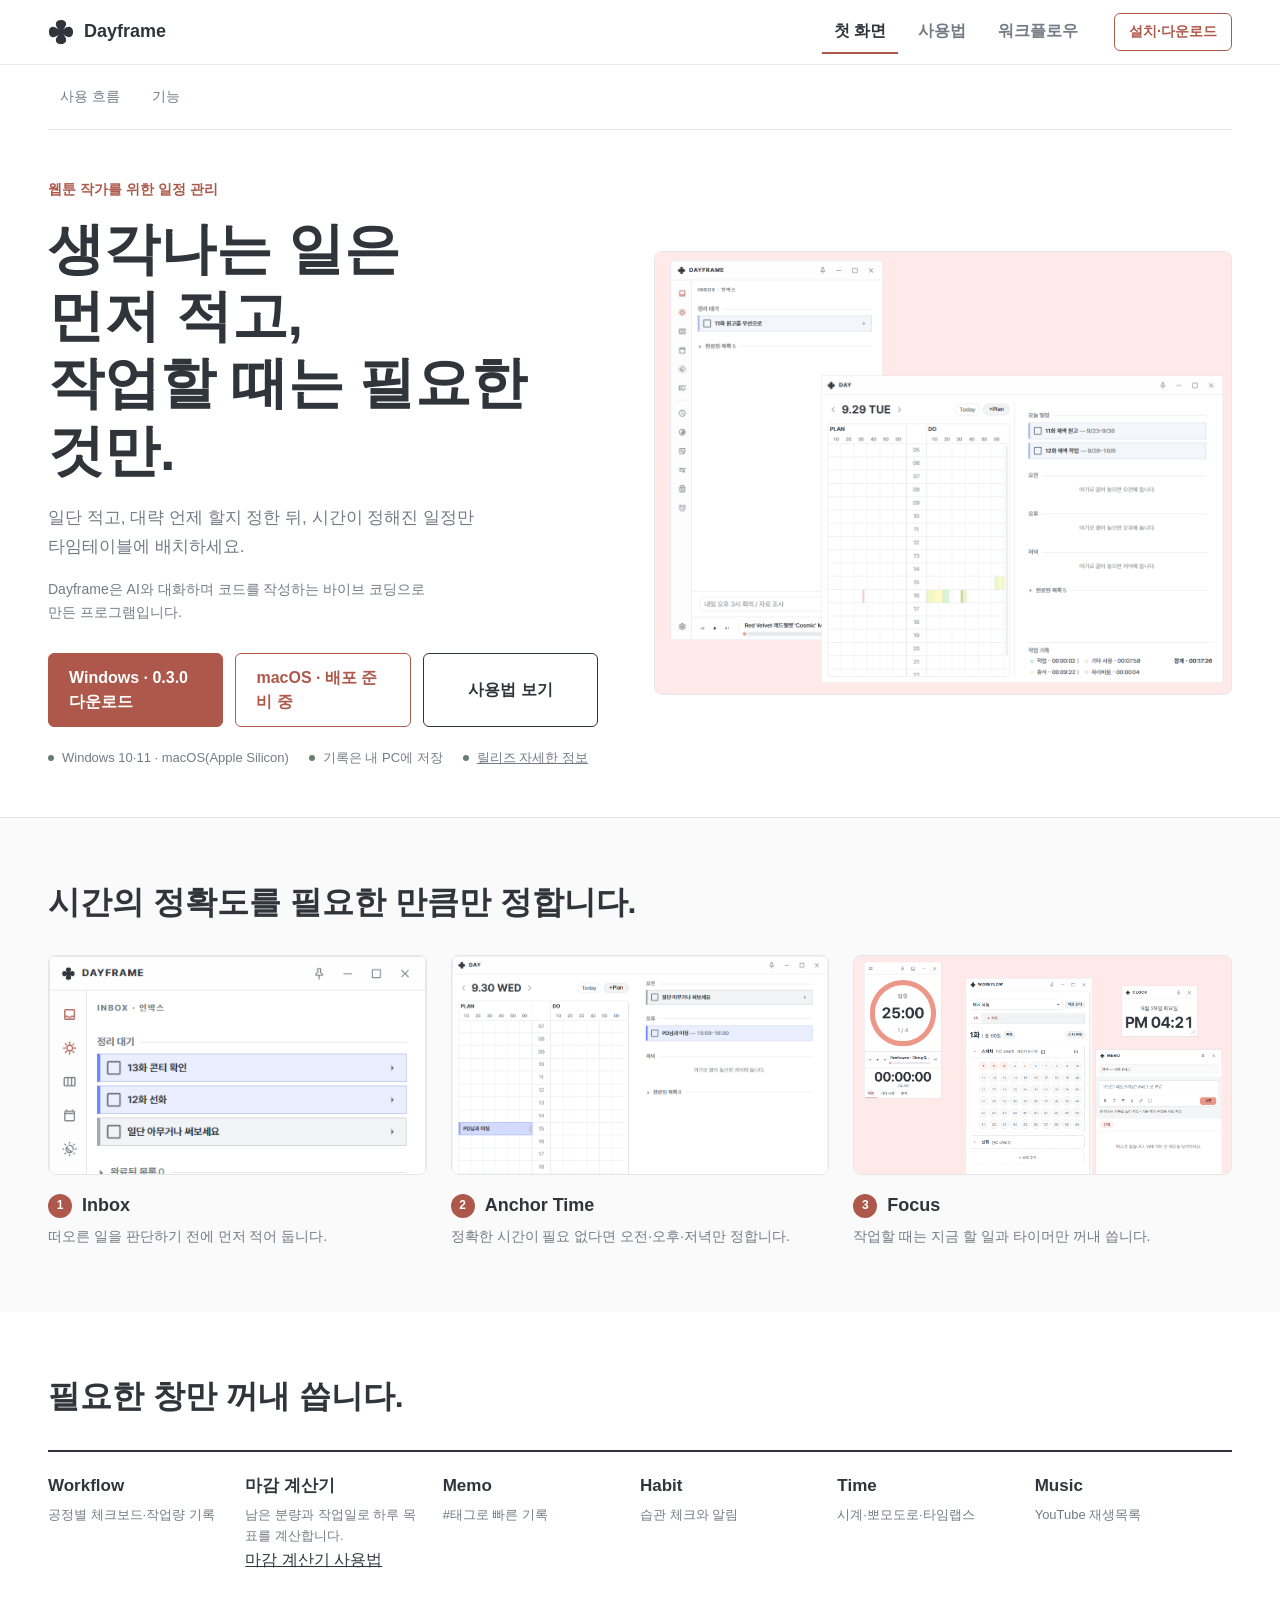
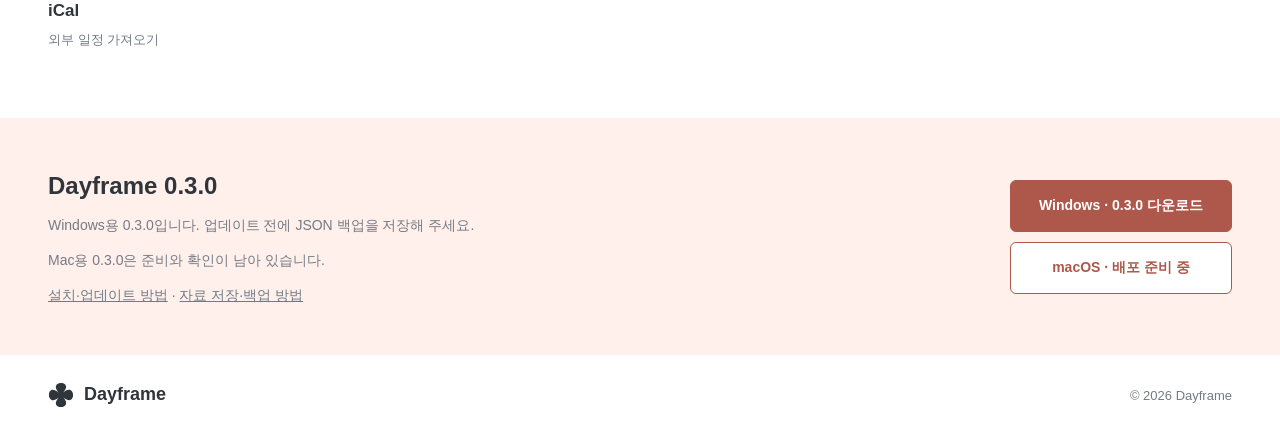
==== commit db276a3b: "홈페이지 개발 방식 안내와 최신 캡처 및 마감 계산기 사용법 반영" ====
--- a/dayframe/index.html
+++ b/dayframe/index.html
@@ -24,6 +24,7 @@
         <p class="hero-description">
           일단 적고, 대략 언제 할지 정한 뒤, 시간이 정해진 일정만 타임테이블에 배치하세요.
         </p>
+        <p class="development-note">Dayframe은 AI와 대화하며 코드를 작성하는 바이브 코딩으로 만든 프로그램입니다.</p>
         <div class="hero-actions">
           <a class="button button-primary" href="#install">
             Windows · 0.3.0 다운로드
@@ -36,7 +37,7 @@
         <ul class="hero-facts" aria-label="지원 환경과 데이터 저장 방식">
           <li>Windows 10·11 · macOS(Apple Silicon)</li>
           <li>기록은 내 PC에 저장</li>
-          <li>무료</li>
+          <li><a href="https://github.com/9ae9oo/Dayframe-Releases">릴리즈 자세한 정보</a></li>
         </ul>
       </div>
 
@@ -70,6 +71,7 @@
       <h2 id="features-title" class="section-title">필요한 창만 꺼내 씁니다.</h2>
       <ul class="feature-grid">
         <li><h3>Workflow</h3><p>공정별 체크보드·작업량 기록</p></li>
+        <li><h3>마감 계산기</h3><p>남은 분량과 작업일로 하루 목표를 계산합니다.</p><a href="guide/workflow/#calculator">마감 계산기 사용법</a></li>
 
         <li><h3>Memo</h3><p>#태그로 빠른 기록</p></li>
         <li><h3>Habit</h3><p>습관 체크와 알림</p></li>
--- a/dayframe/css/site.css
+++ b/dayframe/css/site.css
@@ -117,6 +117,7 @@
 .hero h1 { margin: 0; font-size: clamp(34px, 4.4vw, 56px); line-height: 1.2; font-weight: 700; word-break: keep-all; }
 .hero-description { max-width: 460px; margin: 20px 0 0; color: var(--muted); font-size: 17px; line-height: 1.7; word-break: keep-all; }
 .hero-actions { margin-top: 28px; display: flex; flex-wrap: wrap; align-items: center; gap: 12px 16px; }
+.development-note { max-width: 460px; margin: 16px 0 0; color: var(--muted); font-size: 14px; line-height: 1.7; word-break: keep-all; }
 .hero-facts { margin: 20px 0 0; padding: 0; display: flex; flex-wrap: wrap; gap: 6px 20px; color: var(--muted); font-size: 13px; list-style: none; }
 .hero-facts li { display: inline-flex; align-items: center; gap: 8px; }
 .hero-facts li::before { width: 6px; height: 6px; border-radius: 50%; background: var(--success); content: ""; }
